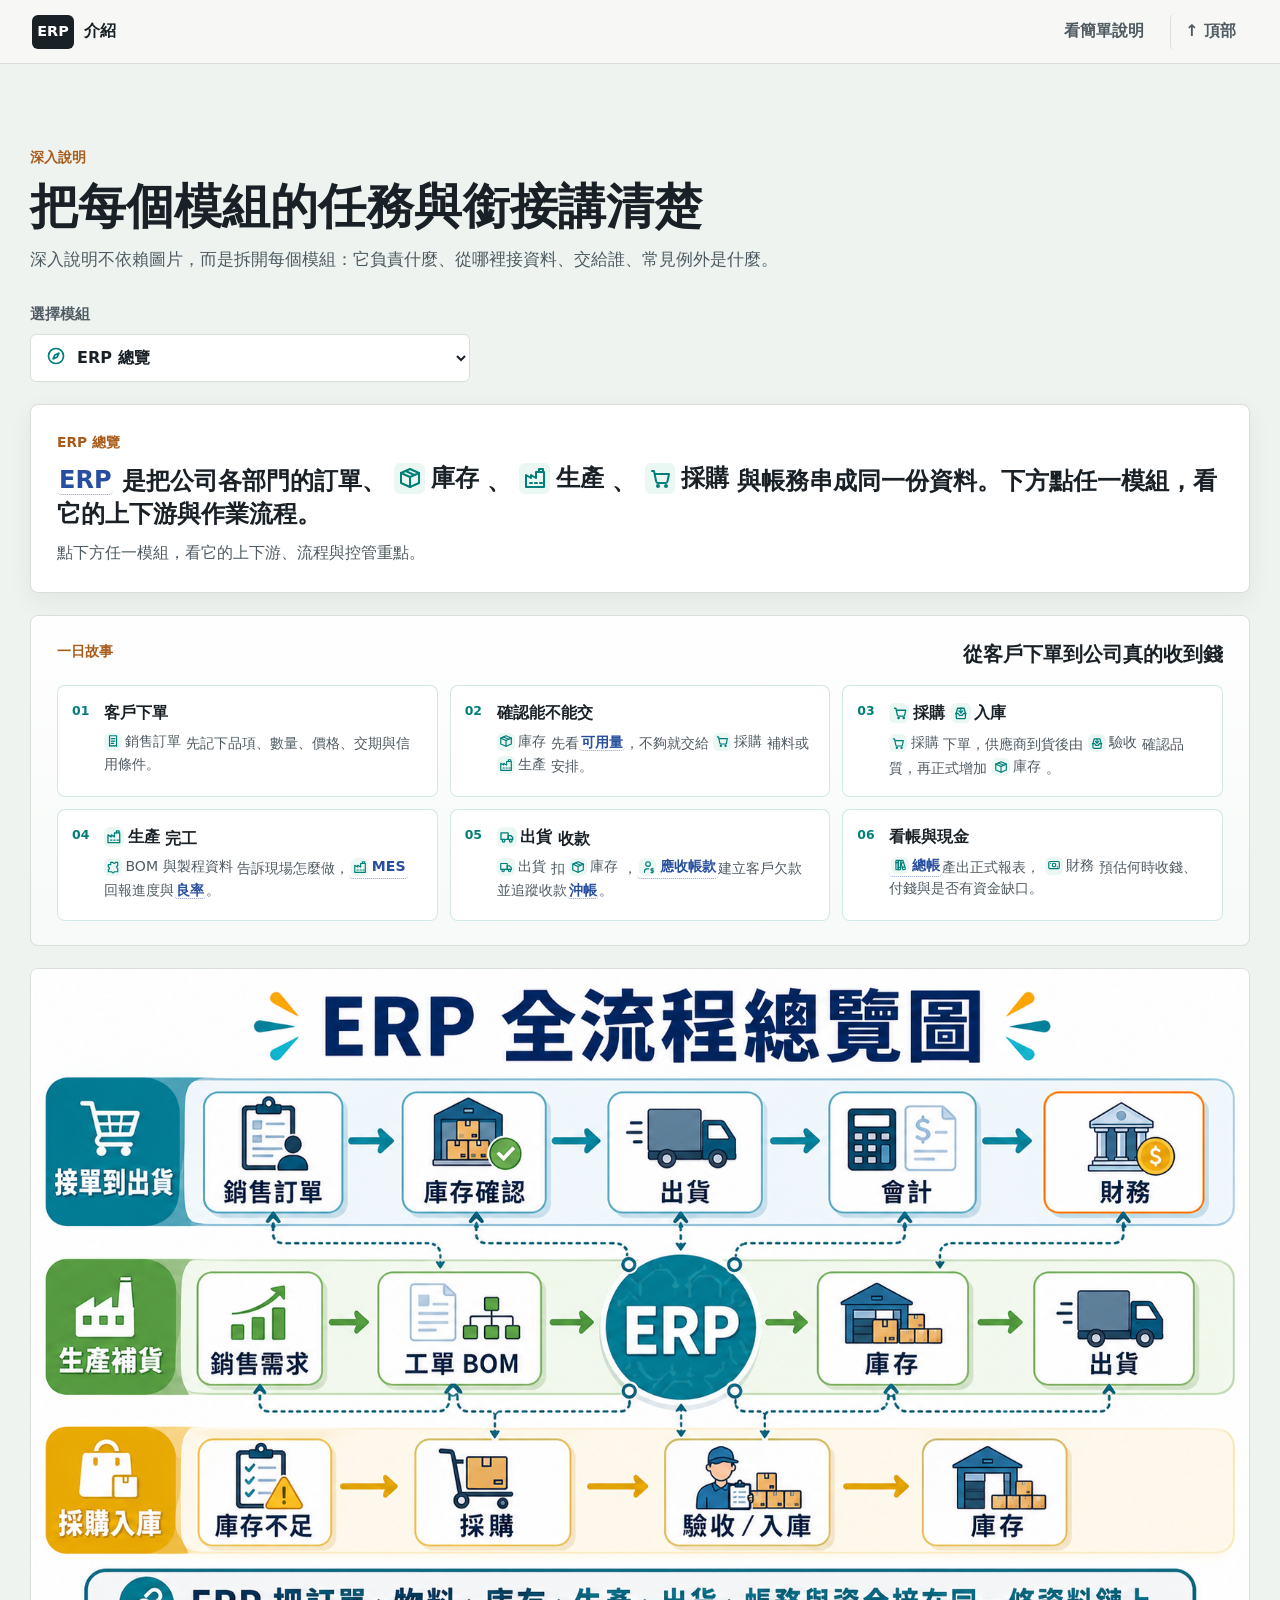
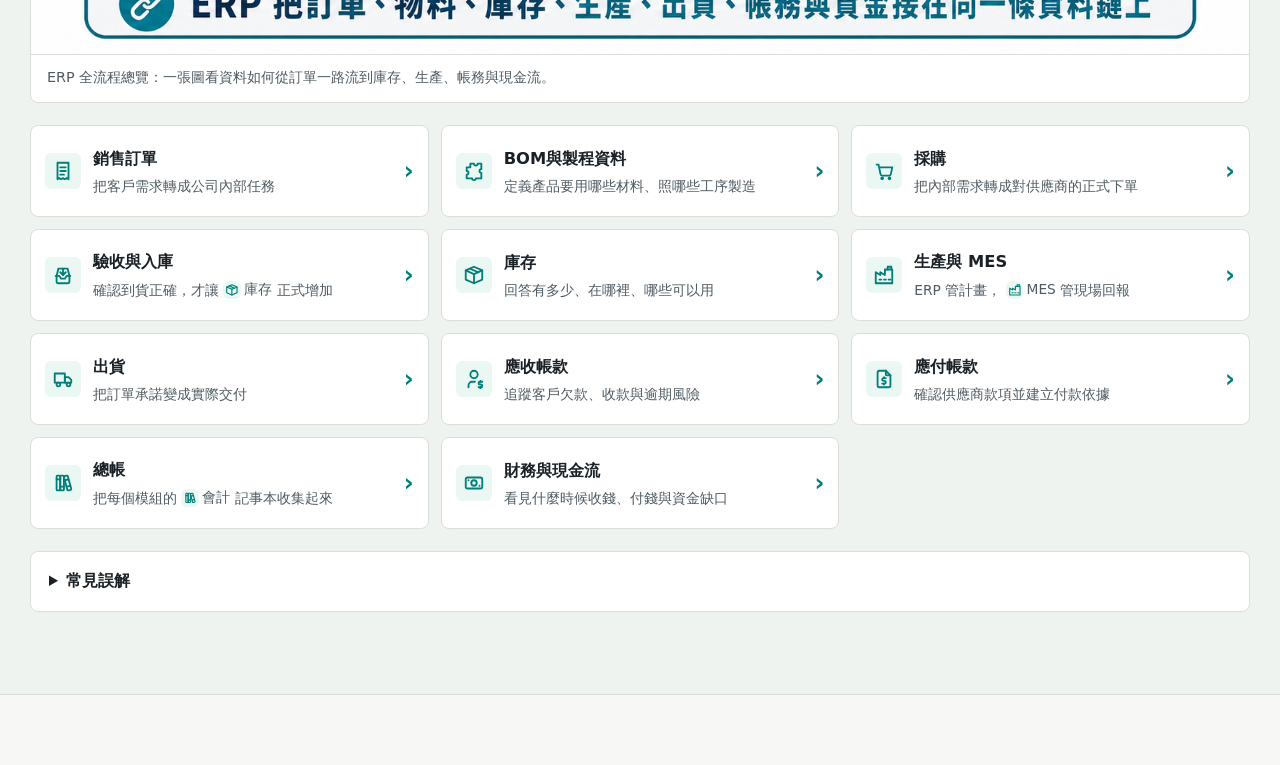
==== deep.html @ 91705d70 "初版" ====
<!doctype html>
<html lang="zh-Hant">
  <head>
    <meta charset="utf-8">
    <meta name="viewport" content="width=device-width, initial-scale=1">
    <meta name="description" content="ERP 深入說明：拆解每個模組的任務、上下游、流程銜接與控管點。">
    <title>ERP 深入說明</title>
    <link rel="stylesheet" href="styles.css">
  </head>
  <body data-page="deep">
    <header class="site-header">
      <a class="brand" href="index.html" aria-label="回到首頁">
        <span class="brand-mark">ERP</span>
        <span>介紹</span>
      </a>
      <nav class="main-nav" aria-label="主要導覽">
        <a href="simple.html" data-page-link="simple">看簡單說明</a>
        <a class="nav-action" href="#top" aria-label="移回頂部">↑ 頂部</a>
      </nav>
    </header>

    <main id="top">
      <section class="section deep-section" id="deep" aria-labelledby="deep-title">
        <div class="section-heading">
          <p class="eyebrow">深入說明</p>
          <h1 id="deep-title">把每個模組的任務與銜接講清楚</h1>
          <p>深入說明不依賴圖片，而是拆開每個模組：它負責什麼、從哪裡接資料、交給誰、常見例外是什麼。</p>
        </div>

        <div class="module-picker">
          <label for="moduleSelect">選擇模組</label>
          <select id="moduleSelect"></select>
        </div>

        <article class="module-detail" id="moduleDetail" aria-live="polite"></article>
      </section>
    </main>

    <footer class="site-footer">
    </footer>

    <script src="data/erp-modules.js?v=20260508b"></script>
    <script src="script.js?v=20260508b"></script>
  </body>
</html>
---- styles.css ----
:root {
  color-scheme: light;
  --ink: #192026;
  --ink-soft: #4f5b62;
  --paper: #f7f8f5;
  --surface: #ffffff;
  --soft: #eef3ef;
  --line: #d8ded8;
  --teal: #007f78;
  --blue: #284f9f;
  --copper: #a85c1b;
  --shadow: 0 18px 48px rgba(31, 41, 45, 0.14);
  --radius: 8px;
  font-family: "Noto Sans TC", "Microsoft JhengHei", "PingFang TC", system-ui, sans-serif;
}

* {
  box-sizing: border-box;
}

html {
  scroll-behavior: smooth;
}

body {
  margin: 0;
  color: var(--ink);
  background: var(--paper);
  line-height: 1.65;
}

img {
  max-width: 100%;
  display: block;
}

a {
  color: inherit;
}

button,
select {
  font: inherit;
}

.site-header {
  position: sticky;
  top: 0;
  z-index: 20;
  min-height: 64px;
  display: flex;
  align-items: center;
  justify-content: space-between;
  gap: 20px;
  padding: 0 32px;
  border-bottom: 1px solid var(--line);
  background: rgba(247, 248, 245, 0.94);
  backdrop-filter: blur(10px);
}

.brand {
  display: inline-flex;
  align-items: center;
  gap: 10px;
  color: var(--ink);
  font-weight: 900;
  text-decoration: none;
}

.brand-mark {
  width: 42px;
  height: 34px;
  display: grid;
  place-items: center;
  border-radius: 6px;
  background: var(--ink);
  color: #fff;
  font-size: 0.9rem;
}

.main-nav {
  display: flex;
  gap: 8px;
  flex-wrap: wrap;
  justify-content: flex-end;
}

.main-nav a {
  min-height: 38px;
  display: inline-flex;
  align-items: center;
  padding: 0 12px;
  border-radius: 6px;
  color: var(--ink-soft);
  font-weight: 800;
  text-decoration: none;
}

.main-nav .nav-action {
  margin-left: 6px;
  padding-left: 14px;
  border-left: 1px solid var(--line);
}

.main-nav a:hover,
.main-nav a:focus-visible {
  color: var(--ink);
  background: var(--soft);
  outline: none;
}

.main-nav a[aria-current="page"] {
  color: var(--ink);
  background: #eaf7f3;
}

.choice-stage {
  position: relative;
  min-height: calc(100vh - 64px);
  display: flex;
  align-items: center;
  overflow: hidden;
  background: #101819;
}

.choice-stage::after {
  content: "";
  position: absolute;
  inset: 0;
  background: linear-gradient(90deg, rgba(12, 18, 20, 0.88), rgba(12, 18, 20, 0.62), rgba(12, 18, 20, 0.26));
}

.choice-bg {
  position: absolute;
  inset: 0;
  width: 100%;
  height: 100%;
  object-fit: cover;
  object-position: center;
}

.choice-content {
  position: relative;
  z-index: 1;
  width: min(960px, calc(100% - 40px));
  margin: 0 auto;
  padding: 96px 0;
  color: #fff;
}

.eyebrow {
  margin: 0 0 10px;
  color: var(--copper);
  font-size: 0.86rem;
  font-weight: 900;
  letter-spacing: 0;
}

.choice-stage .eyebrow {
  color: #f1c27d;
}

h1,
h2,
h3,
p {
  margin-top: 0;
}

h1 {
  margin-bottom: 14px;
  font-size: 4.8rem;
  line-height: 1.05;
  letter-spacing: 0;
}

h2 {
  margin-bottom: 12px;
  font-size: 3rem;
  line-height: 1.15;
  letter-spacing: 0;
}

.section-heading h1 {
  margin-bottom: 12px;
  font-size: 3rem;
  line-height: 1.15;
}

h3 {
  margin-bottom: 8px;
  font-size: 1.16rem;
  line-height: 1.3;
  letter-spacing: 0;
}

.module-label {
  display: inline-flex;
  align-items: center;
  gap: 0.36em;
  vertical-align: -0.08em;
}

.module-icon {
  width: 1.28em;
  height: 1.28em;
  display: inline-flex;
  flex: 0 0 auto;
  align-items: center;
  justify-content: center;
  border-radius: 6px;
  background: #eaf7f3;
  color: var(--teal);
  vertical-align: -0.16em;
}

.module-icon svg {
  width: 1em;
  height: 1em;
  display: block;
}

.module-mention {
  gap: 0.24em;
  white-space: nowrap;
}

.term-trigger {
  display: inline;
  padding: 0 2px;
  border-radius: 4px;
  border-bottom: 1px dotted rgba(40, 79, 159, 0.55);
  box-decoration-break: clone;
  color: var(--blue);
  cursor: help;
  font-weight: 800;
}

.term-trigger--module {
  display: inline-flex;
  align-items: center;
  gap: 0.24em;
  vertical-align: -0.08em;
}

.term-trigger--module .module-icon {
  width: 1.24em;
  height: 1.24em;
}

.term-trigger:hover,
.term-trigger:focus-visible,
.term-trigger[aria-expanded="true"] {
  background: #eaf0ff;
  outline: none;
}

.term-trigger:focus-visible {
  box-shadow: 0 0 0 3px rgba(40, 79, 159, 0.16);
}

.term-popover {
  position: fixed;
  z-index: 45;
  width: min(320px, calc(100vw - 24px));
  padding: 12px 14px;
  border: 1px solid rgba(25, 32, 38, 0.14);
  border-radius: 8px;
  background: #fff;
  box-shadow: 0 18px 42px rgba(31, 41, 45, 0.18);
  color: var(--ink);
  line-height: 1.5;
  pointer-events: none;
}

.term-popover::before {
  content: "";
  position: absolute;
  left: var(--term-arrow-left, 50%);
  width: 10px;
  height: 10px;
  border-left: 1px solid rgba(25, 32, 38, 0.14);
  border-top: 1px solid rgba(25, 32, 38, 0.14);
  background: #fff;
  transform: translateX(-50%) rotate(45deg);
}

.term-popover[data-placement="bottom"]::before {
  top: -6px;
}

.term-popover[data-placement="top"]::before {
  bottom: -6px;
  transform: translateX(-50%) rotate(225deg);
}

.term-popover-title {
  display: block;
  margin-bottom: 4px;
  color: var(--blue);
  font-size: 0.92rem;
}

.term-popover-body {
  margin: 0;
  color: var(--ink-soft);
  font-size: 0.9rem;
}

.module-summary h3 .module-icon,
.quick-folder-header h3 .module-icon {
  width: 1.6em;
  height: 1.6em;
}

.lead {
  max-width: 660px;
  margin-bottom: 28px;
  color: rgba(255, 255, 255, 0.9);
  font-size: 1.12rem;
}

.entry-actions {
  display: grid;
  grid-template-columns: repeat(2, minmax(260px, 1fr));
  gap: 14px;
  max-width: 760px;
}

.entry-link {
  min-height: 132px;
  display: flex;
  flex-direction: column;
  justify-content: center;
  gap: 8px;
  padding: 22px;
  border: 1px solid rgba(255, 255, 255, 0.44);
  border-radius: var(--radius);
  color: #fff;
  text-decoration: none;
  background: rgba(255, 255, 255, 0.12);
  backdrop-filter: blur(8px);
}

.entry-link:hover,
.entry-link:focus-visible {
  border-color: #fff;
  background: rgba(255, 255, 255, 0.2);
  outline: none;
}

.entry-link > span {
  font-size: 1.7rem;
  font-weight: 900;
}

.entry-link small {
  color: rgba(255, 255, 255, 0.86);
  font-size: 0.98rem;
}

.section {
  width: min(1040px, calc(100% - 40px));
  margin: 0 auto;
  padding: 82px 0;
}

.deep-section {
  width: 100%;
  padding-left: max(20px, calc((100% - 1220px) / 2));
  padding-right: max(20px, calc((100% - 1220px) / 2));
  background: var(--soft);
}

.section-heading {
  max-width: 760px;
  margin-bottom: 28px;
}

.section-heading p:last-child {
  color: var(--ink-soft);
  font-size: 1.05rem;
}

.module-summary,
.detail-block,
.readable-card {
  border: 1px solid var(--line);
  border-radius: var(--radius);
  background: var(--surface);
}

.quick-journey {
  display: grid;
  gap: 38px;
}

.quick-folder {
  display: grid;
  gap: 14px;
}

.quick-folder-header {
  min-height: 54px;
  display: flex;
  align-items: center;
  justify-content: space-between;
  gap: 16px;
  padding-bottom: 10px;
  border-bottom: 1px solid var(--line);
}

.quick-folder-header h3 {
  margin: 0;
  font-size: 1.55rem;
}

.quick-folder-header > span {
  color: var(--ink-soft);
  font-weight: 900;
  white-space: nowrap;
}

.quick-thumbs {
  display: grid;
  grid-auto-flow: column;
  grid-auto-columns: 104px;
  gap: 10px;
  overflow-x: auto;
  padding: 2px 2px 12px;
  scroll-snap-type: x proximity;
}

.thumb-button {
  position: relative;
  overflow: hidden;
  display: block;
  aspect-ratio: 1 / 1;
  padding: 0;
  border: 2px solid transparent;
  border-radius: var(--radius);
  background: #fff;
  cursor: pointer;
  scroll-snap-align: start;
}

.thumb-button:hover,
.thumb-button:focus-visible {
  border-color: rgba(0, 127, 120, 0.5);
  outline: none;
}

.thumb-button.active {
  border-color: var(--teal);
  box-shadow: 0 0 0 3px rgba(0, 127, 120, 0.14);
}

.thumb-button img {
  width: 100%;
  height: 100%;
  object-fit: cover;
}

.thumb-button > span {
  position: absolute;
  left: 6px;
  top: 6px;
  width: 24px;
  height: 24px;
  display: grid;
  place-items: center;
  border-radius: 999px;
  background: rgba(25, 32, 38, 0.86);
  color: #fff;
  font-size: 0.78rem;
  font-weight: 900;
}

.quick-viewer {
  display: grid;
  grid-template-columns: 54px minmax(0, 1fr) 54px;
  gap: 12px;
  align-items: center;
}

.quick-main-card {
  min-width: 0;
}

.gallery-nav {
  width: 54px;
  height: 96px;
  border: 1px solid var(--line);
  border-radius: var(--radius);
  background: var(--surface);
  color: var(--ink);
  font-size: 2.8rem;
  line-height: 1;
  cursor: pointer;
}

.gallery-nav.prev-chapter,
.gallery-nav.next-chapter {
  display: grid;
  grid-template-rows: auto auto;
  justify-items: center;
  align-content: center;
  gap: 2px;
  padding: 8px 3px;
  color: #fff;
  background: var(--teal);
  font-size: 0.78rem;
  font-weight: 900;
  text-align: center;
}

.gallery-nav.prev-chapter span,
.gallery-nav.next-chapter span {
  line-height: 1.18;
  white-space: nowrap;
}

.gallery-nav.prev-chapter strong,
.gallery-nav.next-chapter strong {
  font-size: 1.8rem;
  line-height: 1;
}

.gallery-nav:hover,
.gallery-nav:focus-visible {
  border-color: var(--teal);
  background: #eaf7f3;
  outline: none;
}

.gallery-nav.prev-chapter:hover,
.gallery-nav.prev-chapter:focus-visible,
.gallery-nav.next-chapter:hover,
.gallery-nav.next-chapter:focus-visible {
  border-color: #005e59;
  background: #005e59;
}

.readable-card {
  overflow: hidden;
  box-shadow: 0 8px 24px rgba(31, 41, 45, 0.08);
}

.image-open {
  width: 100%;
  display: block;
  padding: 0;
  border: 0;
  background: #f1f4f1;
  cursor: zoom-in;
}

.image-open img {
  width: 100%;
  aspect-ratio: 1 / 1;
  object-fit: contain;
}

.readable-card figcaption {
  margin: 0;
  padding: 14px 16px;
  color: var(--ink-soft);
  font-weight: 800;
}

.module-picker {
  position: relative;
  max-width: 440px;
  margin-bottom: 22px;
}

.module-picker label {
  display: block;
  margin-bottom: 8px;
  color: var(--ink-soft);
  font-size: 0.92rem;
  font-weight: 900;
}

.module-picker select {
  width: 100%;
  min-height: 48px;
  padding: 0 12px;
  border: 1px solid var(--line);
  border-radius: 6px;
  background: #fff;
  color: var(--ink);
  font-weight: 800;
}

.module-picker select.with-module-icon {
  padding-left: 42px;
}

.select-module-icon {
  position: absolute;
  left: 12px;
  bottom: 10px;
  z-index: 1;
  pointer-events: none;
  color: var(--teal);
}

.select-module-icon .module-icon {
  width: 28px;
  height: 28px;
  background: transparent;
}

.select-module-icon .module-icon svg {
  width: 20px;
  height: 20px;
}

.module-picker select:focus {
  border-color: var(--teal);
  outline: 3px solid rgba(0, 127, 120, 0.14);
}

.module-detail {
  display: grid;
  gap: 18px;
}

.custom-module-detail {
  display: grid;
  gap: 18px;
}

.custom-section {
  padding: 24px;
  border: 1px solid var(--line);
  border-radius: var(--radius);
  background: var(--surface);
  box-shadow: 0 8px 24px rgba(31, 41, 45, 0.06);
}

.custom-section-heading {
  display: grid;
  gap: 6px;
  margin-bottom: 16px;
}

.custom-section-heading .eyebrow {
  margin: 0;
}

.custom-section-heading h4 {
  margin: 0;
  font-size: 1.35rem;
  line-height: 1.35;
}

.custom-section-heading p {
  margin: 0;
  color: var(--ink-soft);
}

.custom-summary {
  border: 1px solid rgba(0, 127, 120, 0.18);
  background: #fbfdfb;
}

.custom-columns {
  display: grid;
  grid-template-columns: repeat(auto-fit, minmax(220px, 1fr));
  gap: 14px;
}

.custom-column {
  min-height: 0;
  background: #fff;
}

.custom-column h5 {
  margin: 0 0 8px;
  font-size: 1rem;
}

.custom-column p {
  margin: 0 0 12px;
  color: var(--ink-soft);
}

.document-flow {
  display: grid;
  grid-template-columns: repeat(auto-fit, minmax(180px, 1fr));
  gap: 12px;
}

.document-flow-item {
  min-height: 190px;
  padding: 16px;
  border: 1px solid var(--line);
  border-radius: var(--radius);
  background: #fafbf8;
}

.document-flow-item > span {
  width: 40px;
  height: 30px;
  display: grid;
  place-items: center;
  margin-bottom: 12px;
  border-radius: 6px;
  background: var(--blue);
  color: #fff;
  font-size: 0.82rem;
  font-weight: 900;
}

.document-flow-item h5 {
  margin: 0 0 8px;
  font-size: 1rem;
}

.document-flow-item p {
  margin: 0 0 12px;
  color: var(--ink-soft);
}

.document-flow-item strong {
  display: block;
  padding-top: 10px;
  border-top: 1px solid var(--line);
  color: var(--teal);
  font-size: 0.9rem;
  line-height: 1.4;
}

.scenario-panel {
  display: grid;
  gap: 10px;
  padding: 18px;
  border: 1px solid rgba(0, 127, 120, 0.2);
  border-radius: var(--radius);
  background: #f8fbf8;
}

.scenario-panel p {
  margin: 0;
  color: var(--ink-soft);
}

.scenario-panel strong {
  color: var(--teal);
}

.compare-grid {
  display: grid;
  grid-template-columns: repeat(auto-fit, minmax(220px, 1fr));
  gap: 12px;
}

.compare-grid article {
  padding: 16px;
  border: 1px solid var(--line);
  border-radius: var(--radius);
  background: #fff;
}

.compare-grid h5 {
  margin: 0 0 8px;
  font-size: 1rem;
}

.compare-grid p {
  margin: 0;
  color: var(--ink-soft);
}

.custom-flow-section {
  padding: 0;
  border: 0;
  background: transparent;
  box-shadow: none;
}

.custom-flow-section > .custom-section-heading {
  padding: 0 2px;
}

.overview-hub {
  display: grid;
  gap: 22px;
}

.overview-hub-intro {
  padding: 26px;
  border: 1px solid var(--line);
  border-radius: var(--radius);
  background: var(--surface);
  box-shadow: 0 8px 24px rgba(31, 41, 45, 0.06);
}

.overview-hub-intro .eyebrow {
  margin-bottom: 8px;
}

.overview-hub-intro h3 {
  margin: 0 0 8px;
  font-size: 1.5rem;
  line-height: 1.4;
}

.overview-hub-hint {
  margin: 0;
  color: var(--ink-soft);
}

.overview-story {
  padding: 24px 26px;
  border: 1px solid var(--line);
  border-radius: var(--radius);
  background: linear-gradient(180deg, rgba(255, 255, 255, 0.95), rgba(247, 250, 248, 0.95));
}

.overview-story-heading {
  display: flex;
  align-items: flex-end;
  justify-content: space-between;
  gap: 16px;
  margin-bottom: 16px;
}

.overview-story-heading .eyebrow {
  margin: 0 0 6px;
}

.overview-story-heading h4 {
  margin: 0;
  font-size: 1.22rem;
  line-height: 1.35;
}

.overview-story-steps {
  counter-reset: overview-story;
  display: grid;
  grid-template-columns: repeat(3, minmax(0, 1fr));
  gap: 12px;
  margin: 0;
  padding: 0;
  list-style: none;
}

.overview-story-steps li {
  counter-increment: overview-story;
  min-height: 112px;
  padding: 14px 14px 14px 46px;
  border: 1px solid rgba(0, 127, 120, 0.18);
  border-radius: 8px;
  background: var(--surface);
  position: relative;
}

.overview-story-steps li::before {
  content: counter(overview-story, decimal-leading-zero);
  position: absolute;
  left: 14px;
  top: 15px;
  color: var(--teal);
  font-weight: 900;
  font-size: 0.78rem;
}

.overview-story-steps li > strong {
  display: block;
  margin-bottom: 5px;
  color: var(--ink);
  font-size: 0.98rem;
}

.overview-story-steps li > span {
  display: block;
  color: var(--ink-soft);
  font-size: 0.88rem;
  line-height: 1.55;
}

.overview-flow-figure {
  margin: 0;
  border: 1px solid var(--line);
  border-radius: var(--radius);
  background: var(--surface);
  overflow: hidden;
}

.overview-flow-figure img {
  display: block;
  width: 100%;
  height: auto;
}

.overview-flow-figure figcaption {
  padding: 12px 16px 14px;
  border-top: 1px solid var(--line);
  color: var(--ink-soft);
  font-size: 0.9rem;
  line-height: 1.45;
}

.overview-card-grid {
  display: grid;
  grid-template-columns: repeat(3, minmax(0, 1fr));
  gap: 12px;
}

@media (max-width: 1080px) {
  .overview-card-grid {
    grid-template-columns: repeat(2, minmax(0, 1fr));
  }
}

.overview-card {
  display: flex;
  align-items: center;
  gap: 12px;
  width: 100%;
  min-height: 92px;
  padding: 16px 14px;
  border: 1px solid var(--line);
  border-radius: var(--radius);
  background: var(--surface);
  color: inherit;
  text-align: left;
  cursor: pointer;
  transition: border-color 160ms ease, box-shadow 160ms ease, transform 160ms ease;
}

.overview-card:hover,
.overview-card:focus-visible {
  border-color: var(--teal);
  box-shadow: 0 10px 24px rgba(0, 127, 120, 0.14);
  transform: translateY(-2px);
  outline: none;
}

.overview-card-icon {
  flex: 0 0 auto;
  display: inline-flex;
}

.overview-card-icon .module-icon {
  width: 36px;
  height: 36px;
}

.overview-card-icon .module-icon svg {
  width: 22px;
  height: 22px;
}

.overview-card-body {
  flex: 1 1 auto;
  min-width: 0;
  display: grid;
  gap: 4px;
}

.overview-card-body strong {
  color: var(--ink);
  font-size: 1.02rem;
  font-weight: 900;
}

.overview-card-body small {
  color: var(--ink-soft);
  font-size: 0.86rem;
  line-height: 1.4;
}

.overview-card-arrow {
  flex: 0 0 auto;
  color: var(--teal);
  font-size: 1.5rem;
  font-weight: 900;
  line-height: 1;
}

.overview-misconceptions {
  border: 1px solid var(--line);
  border-radius: var(--radius);
  background: var(--surface);
}

.overview-misconceptions summary {
  cursor: pointer;
  padding: 16px 18px;
  color: var(--ink);
  font-weight: 900;
}

.overview-misconceptions ul {
  display: grid;
  gap: 10px;
  margin: 0;
  padding: 0 18px 18px 38px;
  color: var(--ink-soft);
  line-height: 1.55;
}

.module-summary {
  padding: 26px;
}

.module-summary h3 {
  margin-bottom: 10px;
  font-size: 2rem;
}

.module-summary p:last-child {
  margin-bottom: 0;
  color: var(--ink-soft);
}

.mission {
  margin-top: 14px;
  padding-top: 14px;
  border-top: 1px solid var(--line);
}

.position-map {
  display: grid;
  grid-template-columns: repeat(3, minmax(0, 1fr));
  gap: 10px;
}

.position-node {
  min-height: 96px;
  padding: 15px 16px;
  border: 1px solid var(--line);
  border-radius: var(--radius);
  background: var(--surface);
  box-shadow: 0 8px 20px rgba(31, 41, 45, 0.06);
}

.position-node.upstream {
  border-top: 5px solid var(--blue);
}

.position-node.current {
  border-top: 5px solid var(--teal);
}

.position-node.downstream {
  border-top: 5px solid var(--copper);
}

.position-node > span {
  display: block;
  margin-bottom: 6px;
  color: var(--copper);
  font-size: 0.78rem;
  font-weight: 900;
}

.position-node strong {
  display: block;
  font-size: 0.98rem;
  line-height: 1.45;
}

.position-node small {
  display: block;
  margin-top: 6px;
  color: var(--ink-soft);
  font-size: 0.86rem;
  line-height: 1.45;
}

.execution-flow {
  padding: 26px;
  border: 2px solid rgba(0, 127, 120, 0.28);
  border-radius: var(--radius);
  background: var(--surface);
  box-shadow: 0 12px 30px rgba(31, 41, 45, 0.1);
}

.flow-heading {
  display: flex;
  align-items: center;
  justify-content: space-between;
  gap: 18px;
  margin-bottom: 20px;
  border-bottom: 1px solid var(--line);
  padding-bottom: 14px;
}

.flow-heading .eyebrow {
  margin: 0;
}

.flow-heading h4 {
  margin: 0;
  font-size: 1.8rem;
}

.flow-legend {
  display: flex;
  flex-wrap: wrap;
  gap: 8px;
  justify-content: flex-end;
}

.flow-legend > span {
  min-height: 32px;
  display: inline-flex;
  align-items: center;
  padding: 0 10px;
  border: 1px solid rgba(0, 127, 120, 0.25);
  border-radius: 999px;
  background: #eaf7f3;
  color: var(--teal);
  font-size: 0.84rem;
  font-weight: 900;
}

.flow-track {
  display: grid;
  grid-template-columns: repeat(auto-fit, minmax(180px, 1fr));
  gap: 12px;
}

.flow-step {
  position: relative;
  min-height: 292px;
  display: flex;
  flex-direction: column;
}

.flow-step-button {
  width: 100%;
  height: 100%;
  display: flex;
  flex-direction: column;
  padding: 18px 16px;
  border: 1px solid var(--line);
  border-radius: var(--radius);
  background: #fafbf8;
  color: inherit;
  text-align: left;
  cursor: pointer;
  transition: border-color 160ms ease, box-shadow 160ms ease, opacity 160ms ease, transform 160ms ease;
}

.flow-step-button:hover,
.flow-step-button:focus-visible {
  border-color: rgba(0, 127, 120, 0.55);
  box-shadow: 0 0 0 3px rgba(0, 127, 120, 0.12);
  outline: none;
}

.flow-step.active .flow-step-button {
  border-color: var(--teal);
  background: #fff;
  box-shadow: 0 10px 24px rgba(0, 127, 120, 0.16);
  transform: translateY(-2px);
}

.flow-step.dim .flow-step-button {
  opacity: 0.72;
}

.flow-step.dim .flow-step-button:hover,
.flow-step.dim .flow-step-button:focus-visible {
  opacity: 1;
}

.flow-step::after {
  content: ">";
  position: absolute;
  top: 24px;
  right: 8px;
  z-index: 1;
  width: 22px;
  height: 22px;
  display: grid;
  place-items: center;
  border-radius: 999px;
  background: var(--teal);
  color: #fff;
  font-size: 0.8rem;
  font-weight: 900;
}

.flow-step:last-child::after {
  display: none;
}

.flow-number {
  width: 42px;
  height: 32px;
  display: grid;
  place-items: center;
  margin-bottom: 12px;
  border-radius: 6px;
  background: var(--teal);
  color: #fff;
  font-size: 0.84rem;
  font-weight: 900;
}

.flow-step h5 {
  margin: 0 0 8px;
  font-size: 1rem;
  line-height: 1.28;
}

.flow-step p {
  margin-bottom: 14px;
  color: var(--ink-soft);
  font-size: 0.94rem;
}

.flow-output {
  margin-top: auto;
  padding-top: 12px;
  border-top: 1px solid var(--line);
}

.flow-output > span {
  display: block;
  margin-bottom: 4px;
  color: var(--copper);
  font-size: 0.78rem;
  font-weight: 900;
}

.flow-output strong {
  display: block;
  font-size: 0.92rem;
  line-height: 1.38;
}

.flow-detail-panel {
  margin-top: 18px;
  padding: 20px;
  border: 1px solid rgba(0, 127, 120, 0.22);
  border-radius: var(--radius);
  background: #f8fbf8;
}

.flow-detail-heading {
  display: grid;
  gap: 4px;
  margin-bottom: 16px;
}

.flow-detail-heading > span {
  color: var(--teal);
  font-size: 0.8rem;
  font-weight: 900;
}

.flow-detail-heading h5 {
  margin: 0;
  font-size: 1.28rem;
}

.flow-detail-heading p {
  margin: 0;
  color: var(--ink-soft);
}

.flow-detail-grid {
  display: grid;
  grid-template-columns: repeat(3, minmax(0, 1fr));
  gap: 10px;
}

.flow-detail-grid div {
  min-height: 122px;
  padding: 14px;
  border: 1px solid var(--line);
  border-radius: var(--radius);
  background: #fff;
}

.flow-detail-grid span,
.flow-detail-lists h6 {
  display: block;
  margin: 0 0 6px;
  color: var(--copper);
  font-size: 0.8rem;
  font-weight: 900;
}

.flow-detail-grid p {
  margin: 0;
  color: var(--ink-soft);
}

.flow-detail-lists {
  display: grid;
  grid-template-columns: repeat(2, minmax(0, 1fr));
  gap: 14px;
  margin-top: 16px;
}

.flow-detail-lists section {
  min-width: 0;
}

/* 新版步驟區塊：每個 step 自己的 sections 陣列渲染出來的版面 */
.flow-detail-panel.sectioned {
  display: grid;
  gap: 14px;
}

.flow-step-section {
  min-width: 0;
  padding: 14px;
  border: 1px solid var(--line);
  border-radius: var(--radius);
  background: #fff;
}

.flow-step-section-title {
  display: block;
  margin: 0 0 6px;
  color: var(--copper);
  font-size: 0.8rem;
  font-weight: 900;
}

.flow-step-section p {
  margin: 0;
  color: var(--ink-soft);
}

.flow-step-section p + p,
.flow-step-section p + ul,
.flow-step-section ul + p {
  margin-top: 8px;
}

.flow-step-section--columns .flow-step-columns {
  display: grid;
  grid-template-columns: repeat(auto-fit, minmax(180px, 1fr));
  gap: 10px;
}

.flow-step-column {
  padding: 10px 12px;
  border: 1px solid var(--line);
  border-radius: 8px;
  background: #f8fbf8;
}

.flow-step-column-title {
  display: block;
  margin-bottom: 4px;
  color: var(--teal);
  font-size: 0.78rem;
  font-weight: 900;
}

.flow-step-section--callout {
  border-color: rgba(176, 95, 47, 0.45);
  background: #fff7ef;
}

.flow-step-section--callout .flow-step-section-title {
  color: var(--copper);
}

.flow-step-section--definitions .step-definitions {
  margin: 0;
}

.flow-step-section--table .flow-step-table-wrapper {
  max-width: 100%;
  min-width: 0;
  overflow-x: auto;
}

.flow-step-table {
  width: 100%;
  min-width: 540px;
  border-collapse: collapse;
  font-size: 0.95rem;
}

.flow-step-table th,
.flow-step-table td {
  padding: 8px 10px;
  border: 1px solid var(--line);
  text-align: left;
  vertical-align: top;
  color: var(--ink-soft);
}

.flow-step-table th {
  background: #eef5f1;
  color: var(--teal);
  font-weight: 700;
}

@media (max-width: 760px) {
  .flow-step-section--columns .flow-step-columns {
    grid-template-columns: 1fr;
  }
}

.step-definitions {
  display: grid;
  gap: 6px;
  margin: 2px 0 14px;
  padding: 10px;
  border-radius: 6px;
  background: #eef5f1;
}

.step-definitions div {
  display: grid;
  grid-template-columns: 58px minmax(0, 1fr);
  gap: 8px;
}

.step-definitions dt,
.step-definitions dd {
  margin: 0;
  font-size: 0.82rem;
  line-height: 1.38;
}

.step-definitions dt {
  color: var(--teal);
  font-weight: 900;
}

.step-definitions dd {
  color: var(--ink-soft);
}

.detail-block {
  min-height: 190px;
  padding: 20px;
}

.detail-block h4 {
  margin: 0 0 4px;
  font-size: 1rem;
}

.compact-list li {
  font-size: 0.92rem;
}

.empty-note {
  margin: 0;
  color: var(--ink-soft);
}

.plain-list,
.pill-list {
  margin: 0;
  padding: 0;
  list-style: none;
}

.plain-list li {
  position: relative;
  padding-left: 18px;
  color: var(--ink-soft);
}

.plain-list li strong {
  display: block;
  color: var(--ink);
}

.plain-list li small {
  display: block;
  margin-top: 2px;
  color: var(--ink-soft);
  font-size: 0.88rem;
  line-height: 1.45;
}

.plain-list li::before {
  content: "";
  position: absolute;
  left: 0;
  top: 0.78em;
  width: 6px;
  height: 6px;
  border-radius: 999px;
  background: var(--teal);
}

.plain-list li + li {
  margin-top: 8px;
}

.pill-list {
  display: flex;
  flex-wrap: wrap;
  gap: 8px;
}

.pill-list li {
  padding: 7px 10px;
  border: 1px solid var(--line);
  border-radius: 12px;
  background: var(--soft);
  color: var(--ink-soft);
  font-weight: 800;
}

.pill-list li strong {
  display: block;
  color: var(--ink-soft);
}

.pill-list li small {
  display: block;
  max-width: 220px;
  margin-top: 2px;
  color: var(--ink-soft);
  font-size: 0.82rem;
  font-weight: 700;
  line-height: 1.4;
}

.lightbox {
  position: fixed;
  inset: 0;
  z-index: 50;
  display: grid;
  place-items: center;
  padding: 24px;
  background: rgba(10, 15, 17, 0.88);
}

.lightbox[hidden] {
  display: none;
}

.lightbox figure {
  width: min(96vw, 1180px);
  max-height: 94vh;
  margin: 0;
  display: grid;
  gap: 10px;
}

.lightbox img {
  width: 100%;
  max-height: calc(94vh - 52px);
  object-fit: contain;
  background: #fff;
}

.lightbox figcaption {
  color: #fff;
  text-align: center;
  font-weight: 800;
}

.lightbox-close {
  position: fixed;
  top: 14px;
  right: 16px;
  width: 44px;
  height: 44px;
  border: 1px solid rgba(255, 255, 255, 0.5);
  border-radius: 999px;
  background: rgba(255, 255, 255, 0.12);
  color: #fff;
  font-size: 2rem;
  line-height: 1;
  cursor: pointer;
}

.site-footer {
  padding: 28px 20px 42px;
  border-top: 1px solid var(--line);
  color: var(--ink-soft);
  text-align: center;
}

.site-footer p {
  margin: 0;
}

@media (max-width: 880px) {
  .site-header {
    align-items: flex-start;
    flex-direction: column;
    padding: 12px 20px;
  }

  h1 {
    font-size: 3.5rem;
  }

  h2 {
    font-size: 2.35rem;
  }

  .entry-actions,
  .flow-track,
  .position-map,
  .flow-detail-grid,
  .flow-detail-lists,
  .overview-story-steps,
  .overview-card-grid {
    grid-template-columns: 1fr;
  }

  .overview-story-heading {
    align-items: flex-start;
    flex-direction: column;
  }

  .quick-viewer {
    grid-template-columns: 44px minmax(0, 1fr) 44px;
    gap: 8px;
  }

  .gallery-nav {
    width: 44px;
    height: 78px;
    font-size: 2.2rem;
  }

  .gallery-nav.prev-chapter,
  .gallery-nav.next-chapter {
    height: 78px;
    padding: 7px 2px;
    font-size: 0.68rem;
  }

  .gallery-nav.prev-chapter strong,
  .gallery-nav.next-chapter strong {
    font-size: 1.45rem;
  }

  .flow-heading {
    align-items: flex-start;
    flex-direction: column;
  }

  .flow-legend {
    justify-content: flex-start;
  }

  .flow-step {
    min-height: auto;
  }

  .flow-step::after {
    top: auto;
    right: 18px;
    bottom: -17px;
    transform: rotate(90deg);
  }

  .choice-stage {
    min-height: 680px;
  }
}

@media (max-width: 560px) {
  .choice-content {
    width: calc(100% - 32px);
    padding: 72px 0;
  }

  h1 {
    font-size: 2.6rem;
  }

  h2 {
    font-size: 1.95rem;
  }

  .section {
    width: calc(100% - 32px);
  }
}
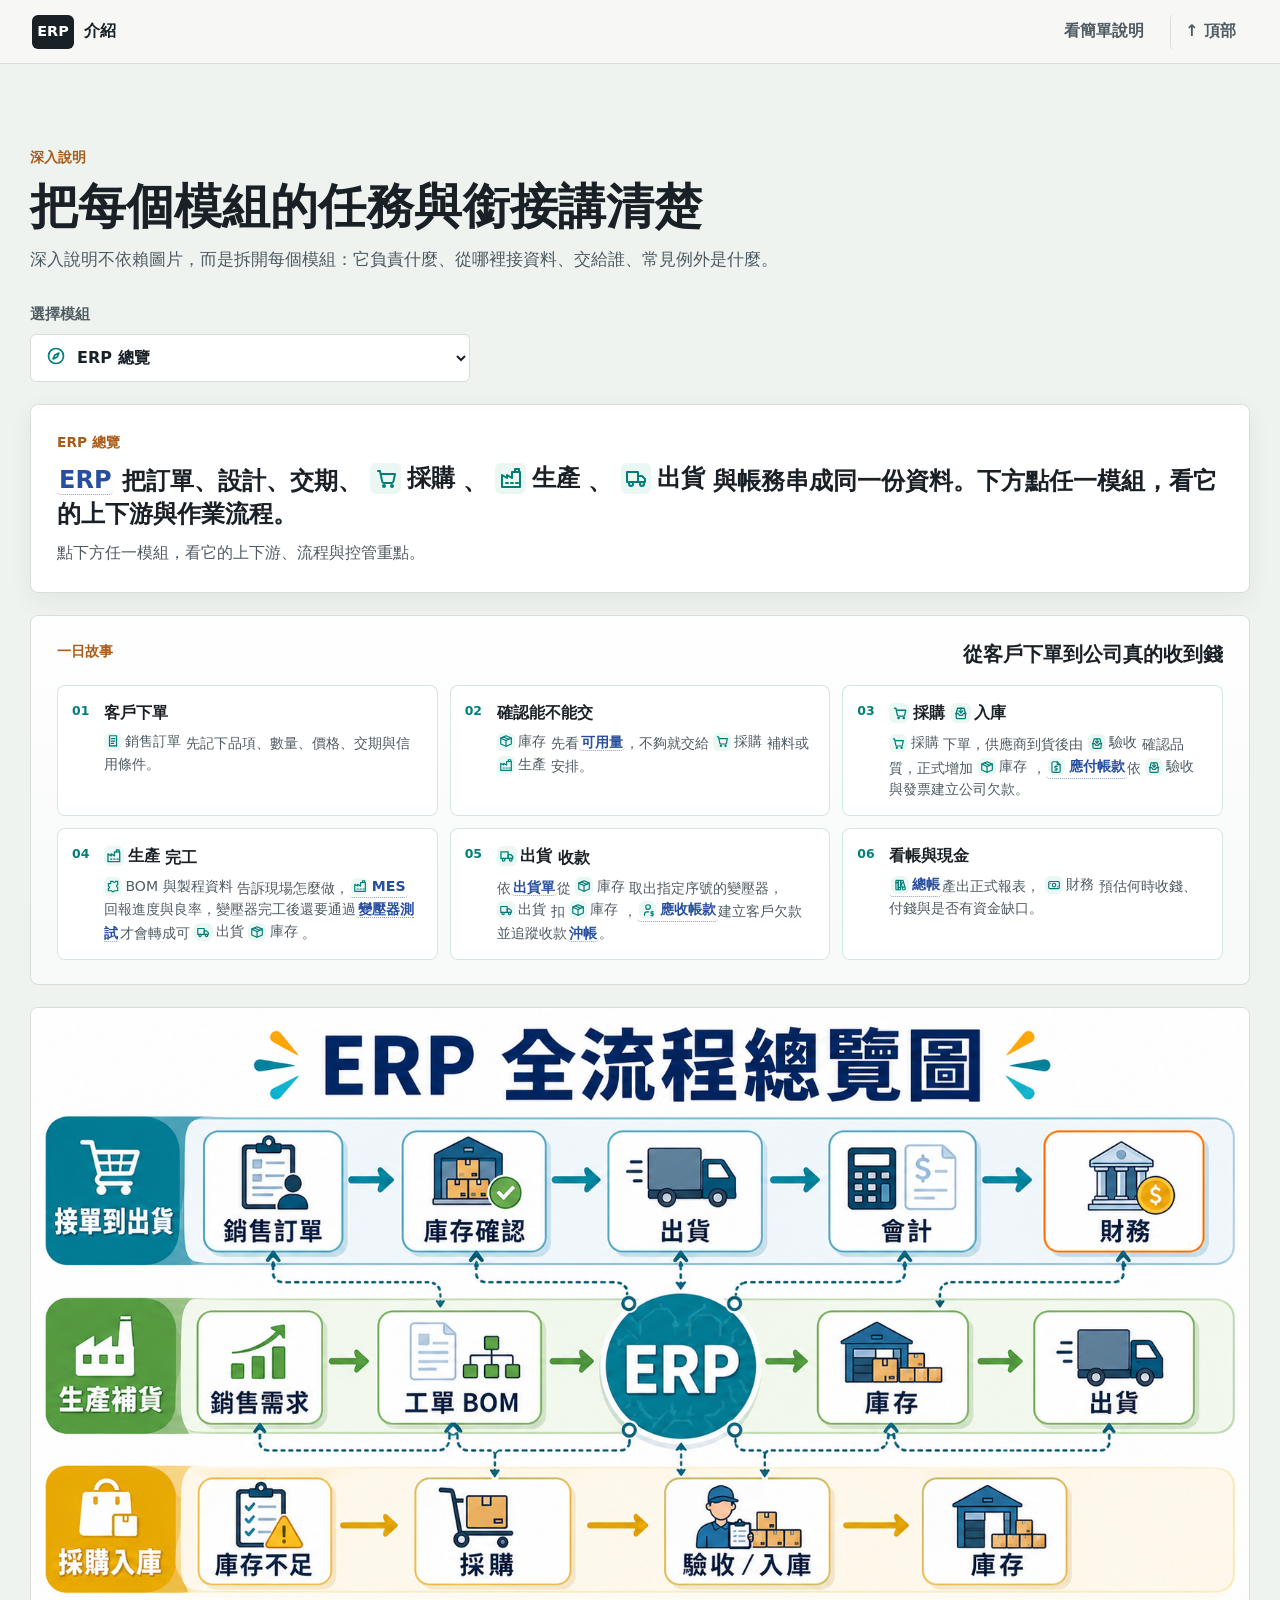
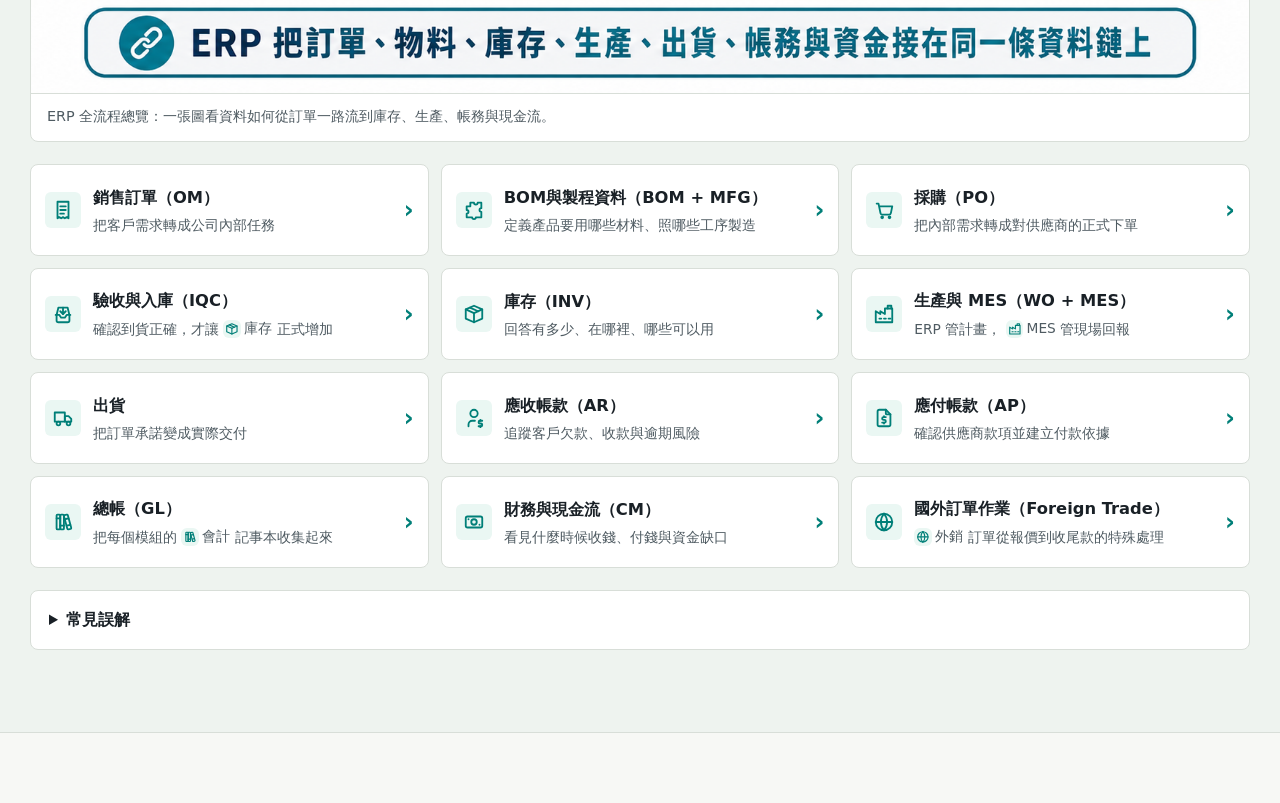
==== commit 30c7f143: "增加國外訂單內容" ====
--- a/deep.html
+++ b/deep.html
@@ -39,7 +39,7 @@
     <footer class="site-footer">
     </footer>
 
-    <script src="data/erp-modules.js?v=20260508b"></script>
-    <script src="script.js?v=20260508b"></script>
+    <script src="data/erp-modules.js?v=20260513d"></script>
+    <script src="script.js?v=20260513d"></script>
   </body>
 </html>
--- a/styles.css
+++ b/styles.css
@@ -1013,6 +1013,18 @@
   font-size: 2rem;
 }
 
+.module-english {
+  display: inline-block;
+  margin: -4px 0 14px;
+  padding: 4px 12px;
+  border-radius: 999px;
+  background: rgba(0, 127, 120, 0.08);
+  color: var(--teal);
+  font-size: 0.92rem;
+  letter-spacing: 0.02em;
+  font-weight: 600;
+}
+
 .module-summary p:last-child {
   margin-bottom: 0;
   color: var(--ink-soft);
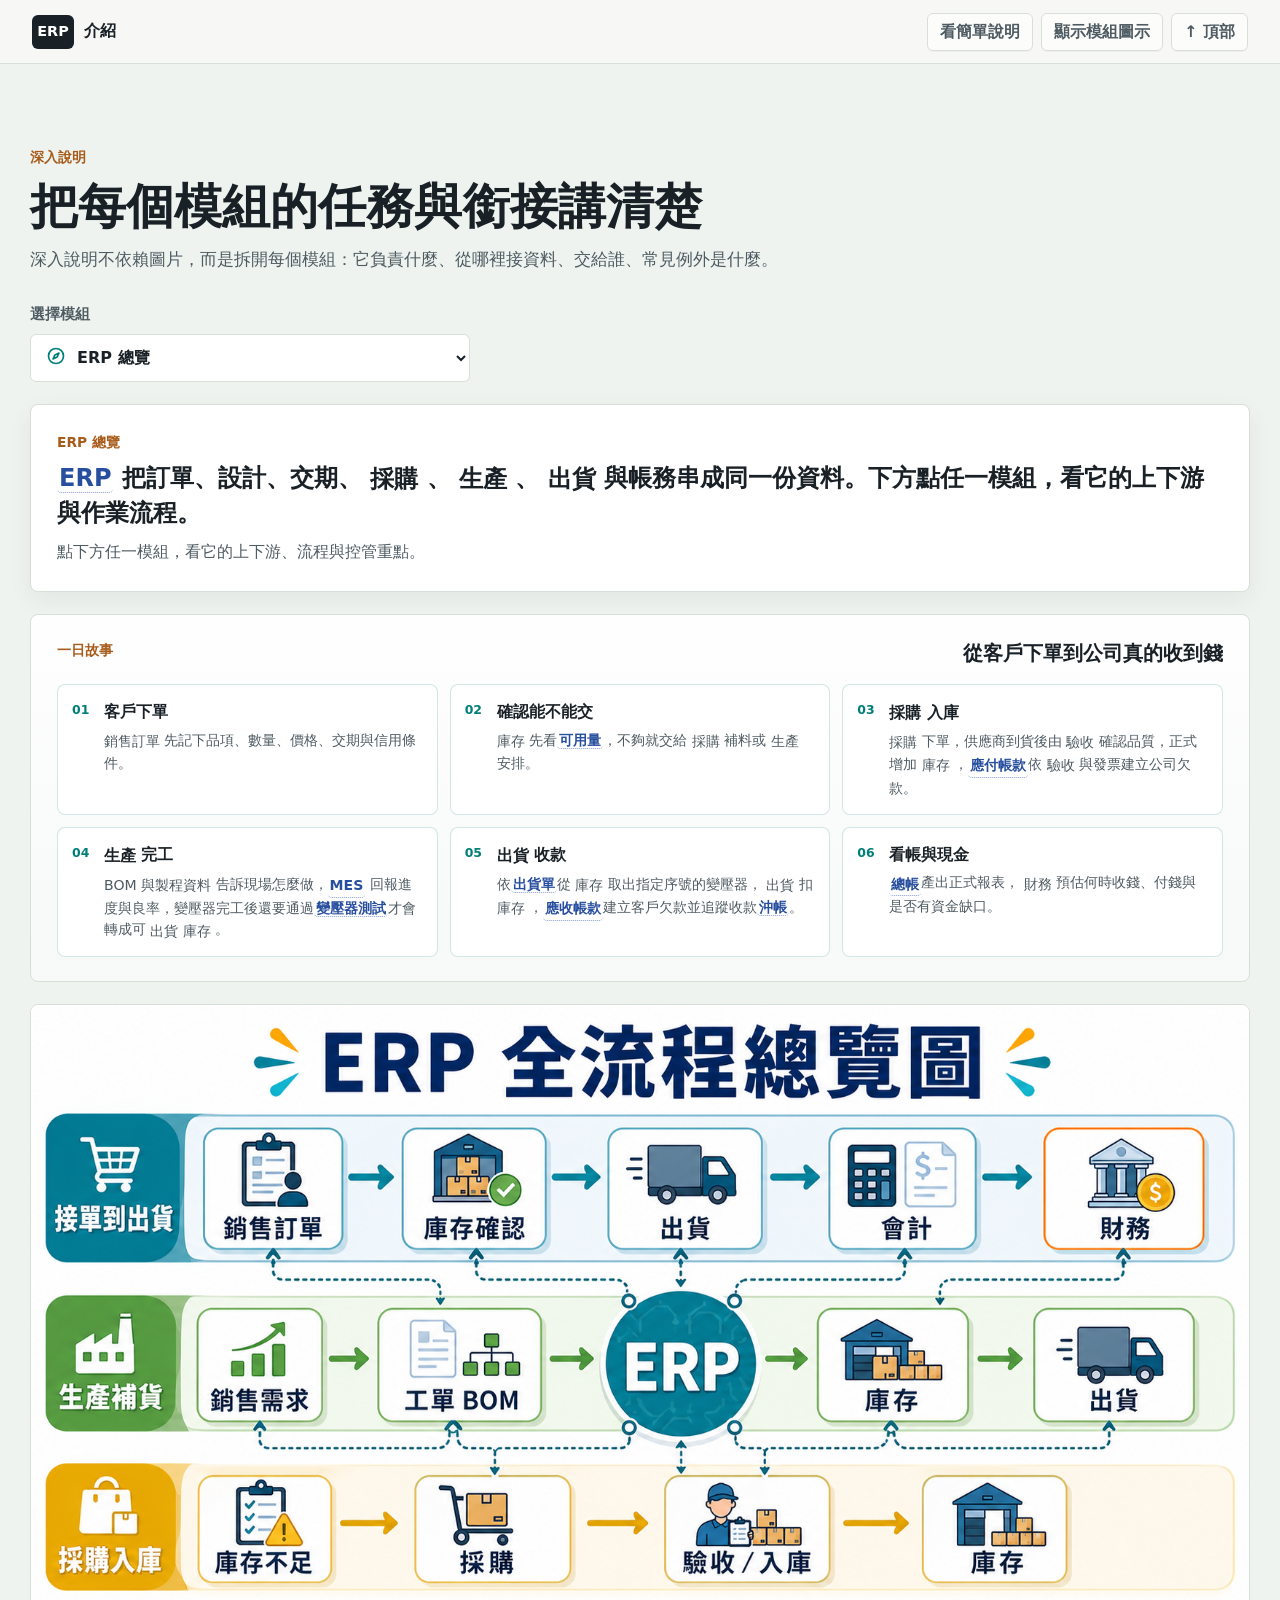
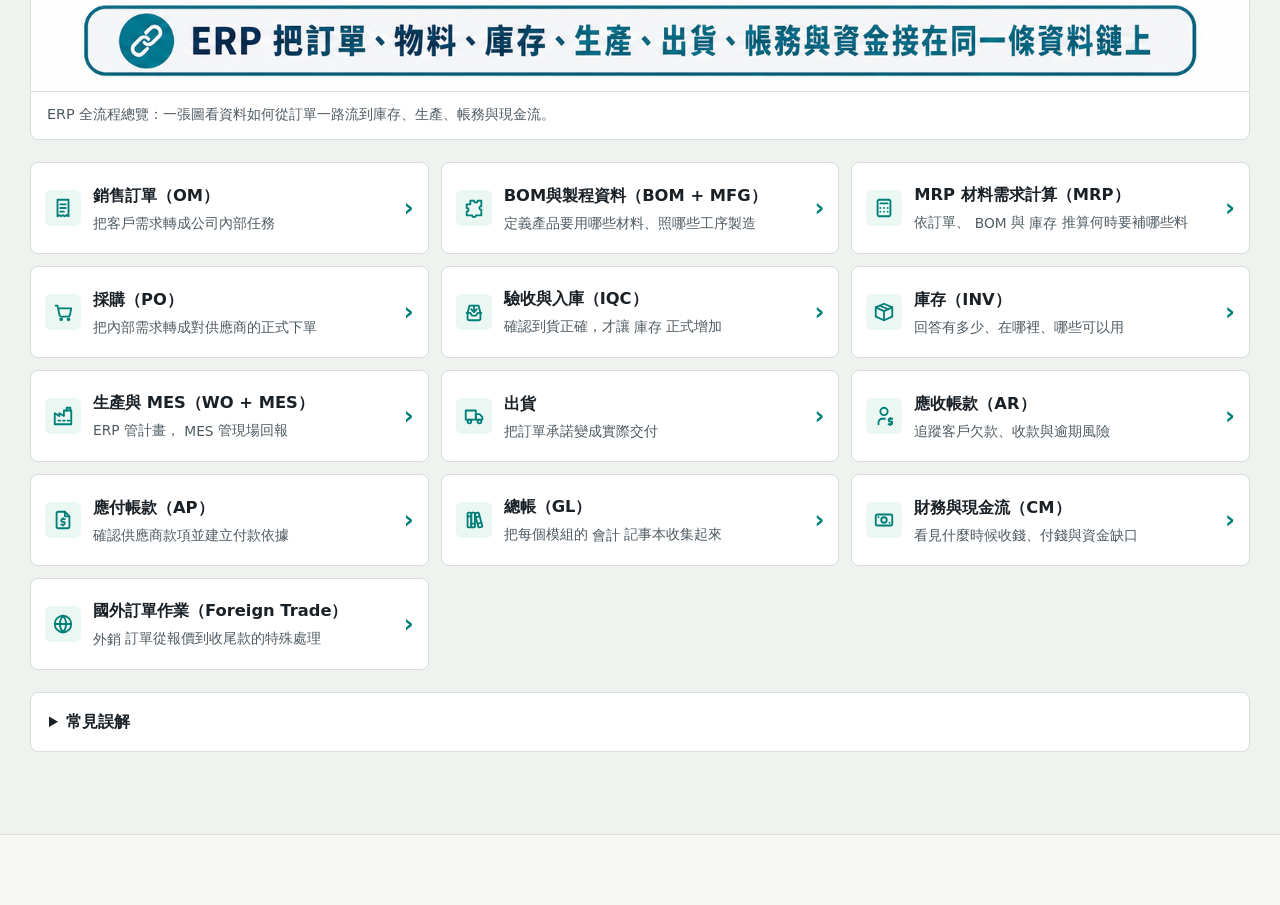
==== commit 8bcc970c: "加入MRP、圖示開關" ====
--- a/deep.html
+++ b/deep.html
@@ -5,7 +5,7 @@
     <meta name="viewport" content="width=device-width, initial-scale=1">
     <meta name="description" content="ERP 深入說明：拆解每個模組的任務、上下游、流程銜接與控管點。">
     <title>ERP 深入說明</title>
-    <link rel="stylesheet" href="styles.css">
+    <link rel="stylesheet" href="styles.css?v=20260513m">
   </head>
   <body data-page="deep">
     <header class="site-header">
@@ -39,7 +39,7 @@
     <footer class="site-footer">
     </footer>
 
-    <script src="data/erp-modules.js?v=20260513d"></script>
-    <script src="script.js?v=20260513d"></script>
+    <script src="data/erp-modules.js?v=20260513m"></script>
+    <script src="script.js?v=20260513m"></script>
   </body>
 </html>
--- a/styles.css
+++ b/styles.css
@@ -85,33 +85,42 @@
   justify-content: flex-end;
 }
 
-.main-nav a {
+.main-nav a,
+.main-nav button {
   min-height: 38px;
   display: inline-flex;
   align-items: center;
+  justify-content: center;
   padding: 0 12px;
+  border: 1px solid var(--line);
   border-radius: 6px;
+  background: rgba(255, 255, 255, 0.62);
   color: var(--ink-soft);
   font-weight: 800;
   text-decoration: none;
+  line-height: 1;
+  cursor: pointer;
+  box-shadow: 0 1px 0 rgba(25, 32, 38, 0.04);
 }
 
 .main-nav .nav-action {
-  margin-left: 6px;
-  padding-left: 14px;
-  border-left: 1px solid var(--line);
+  margin-left: 0;
 }
 
 .main-nav a:hover,
-.main-nav a:focus-visible {
+.main-nav a:focus-visible,
+.main-nav button:hover,
+.main-nav button:focus-visible {
   color: var(--ink);
-  background: var(--soft);
+  background: var(--surface);
+  border-color: #c7d0c8;
   outline: none;
 }
 
 .main-nav a[aria-current="page"] {
   color: var(--ink);
   background: #eaf7f3;
+  border-color: #cfe4dc;
 }
 
 .choice-stage {
@@ -775,14 +784,34 @@
 }
 
 .custom-flow-section {
+  border-color: rgba(0, 127, 120, 0.28);
+}
+
+.custom-flow-section > .custom-section-heading {
+  margin-bottom: 18px;
+}
+
+.custom-flow-section .execution-flow {
   padding: 0;
   border: 0;
   background: transparent;
   box-shadow: none;
 }
 
-.custom-flow-section > .custom-section-heading {
-  padding: 0 2px;
+.custom-callout {
+  border-color: rgba(176, 95, 47, 0.28);
+  background: #fffaf5;
+}
+
+.custom-callout h4 {
+  margin: 0 0 8px;
+  font-size: 1.2rem;
+  line-height: 1.35;
+}
+
+.custom-callout p {
+  margin: 0;
+  color: var(--ink-soft);
 }
 
 .overview-hub {
